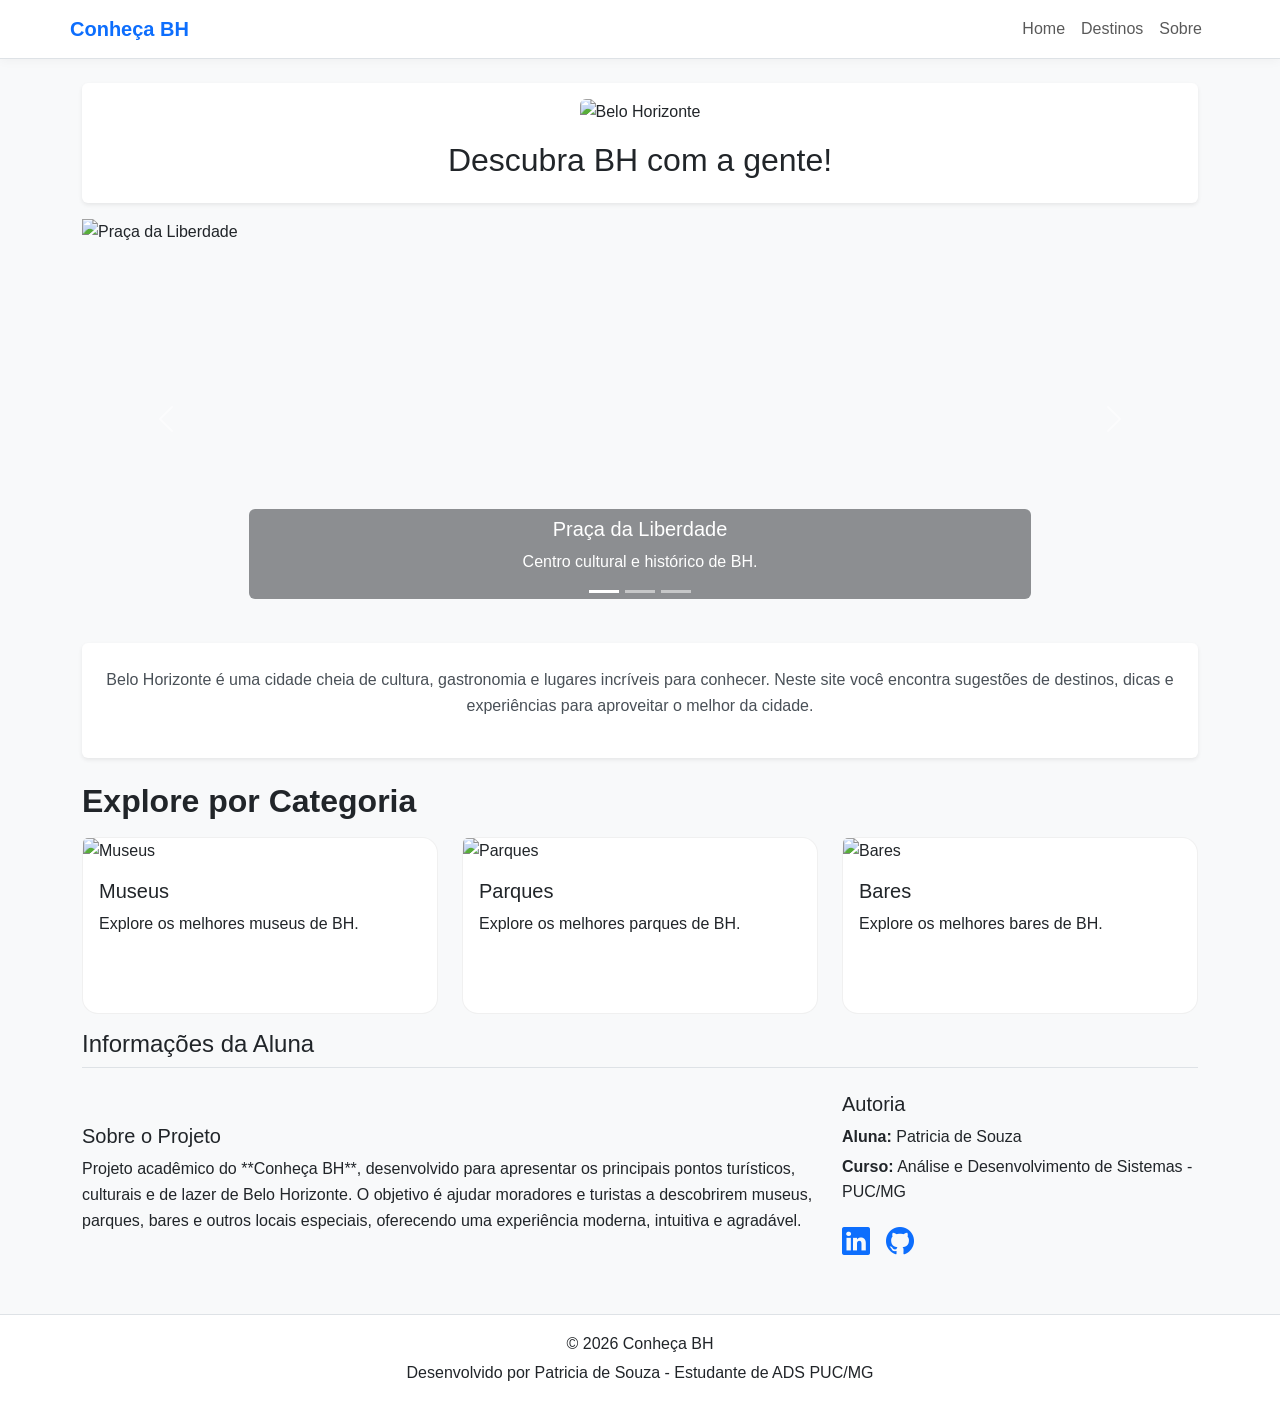
==== index.html @ eca713d0 "p" ====
<!DOCTYPE html>
<html lang="pt-br">
<head>
  <meta charset="UTF-8">
  <meta name="viewport" content="width=device-width, initial-scale=1.0">
  <title>Conheça BH - Turismo em Belo Horizonte</title>

  <!-- Bootstrap CSS para estilização -->
  <link href="https://cdn.jsdelivr.net/npm/bootstrap@5.3.2/dist/css/bootstrap.min.css" rel="stylesheet">
  <link href="https://cdn.jsdelivr.net/npm/bootstrap-icons@1.10.5/font/bootstrap-icons.css" rel="stylesheet">

  <!-- CSS exclusivo da página inicial -->
  <link rel="stylesheet" href="assets/css/index.css">
</head>

<body class="bg-light">
  <!-- Cabeçalho da página -->
  <header class="bg-white border-bottom">
    <nav class="container navbar navbar-expand-lg navbar-light">
      <a class="navbar-brand text-primary" href="index.html">Conheça BH</a>

      <button class="navbar-toggler" type="button" data-bs-toggle="collapse" data-bs-target="#menu" aria-controls="menu" aria-expanded="false" aria-label="Alternar navegação">
        <span class="navbar-toggler-icon"></span>
      </button>

      <div class="collapse navbar-collapse justify-content-end" id="menu">
        <ul class="navbar-nav">
          <li class="nav-item"><a class="nav-link" href="index.html">Home</a></li>
          <li class="nav-item"><a class="nav-link" href="#secaoCategorias">Destinos</a></li>
          <li class="nav-item"><a class="nav-link" href="#sobre">Sobre</a></li>
          
        </ul>
      </div>
    </nav>
  </header>

  <!-- Conteúdo principal -->
  <main class="container my-4">
    <!-- Seção de banner -->
    <section class="text-center bg-white p-3 rounded shadow-sm">
      <img src="assets/imagem/banner.png" class="img-fluid rounded mb-3" alt="Belo Horizonte">

      <h2>Descubra BH com a gente!</h2>
    </section>

    <!-- Destaques -->
    <section class="mt-3">
      <div id="carouselBH" class="carousel slide" data-bs-ride="carousel">
        <div class="carousel-indicators" id="carouselIndicators"></div>
        <div class="carousel-inner">
          <!-- O JavaScript preencherá aqui -->
        </div>
        <button class="carousel-control-prev" type="button" data-bs-target="#carouselBH" data-bs-slide="prev">
          <span class="carousel-control-prev-icon" aria-hidden="true"></span>
          <span class="visually-hidden">Anterior</span>
        </button>
        <button class="carousel-control-next" type="button" data-bs-target="#carouselBH" data-bs-slide="next">
          <span class="carousel-control-next-icon" aria-hidden="true"></span>
          <span class="visually-hidden">Próximo</span>
        </button>
      </div>
    </section>

    <!-- Introdução -->
    <section class="bg-white p-4 rounded shadow-sm mt-4 text-center">
      <p>
        Belo Horizonte é uma cidade cheia de cultura, gastronomia e lugares incríveis para conhecer.
        Neste site você encontra sugestões de destinos, dicas e experiências para aproveitar o melhor da cidade.
      </p>
    </section>

    <!-- Filtros por categoria -->
    <section id="secaoCategorias" class="mt-4">
      <h2 class="mb-3">Explore por Categoria</h2>
      <div class="row row-cols-1 row-cols-md-3 g-4" id="categorias">
        <!-- Cards de categoria gerados pelo JavaScript -->
      </div>
    </section>

  <section id="sobre" class="mb-5">

      <h2 class="h4 border-bottom pb-2 mb-4">
        Informações da Aluna
      </h2>

      <div class="row g-4 align-items-center">

        <!-- TEXTO -->
        <div class="col-12 col-lg-8">

          <h3 class="h5">
            Sobre o Projeto
          </h3>

          <p class="mb-0">

            Projeto acadêmico do **Conheça BH**,
desenvolvido para apresentar os principais pontos turísticos,
culturais e de lazer de Belo Horizonte. 
O objetivo é ajudar moradores e turistas a descobrirem
museus, parques, bares e outros locais especiais,
oferecendo uma experiência moderna, intuitiva e agradável.


          </p>

        </div>


        <!-- AUTORIA -->
        <div class="col-12 col-lg-4">

          <h3 class="h5">
            Autoria
          </h3>

          <p class="mb-1">
            <strong>Aluna:</strong> Patricia de Souza
          </p>

          <p class="mb-3">
            <strong>Curso:</strong> Análise e Desenvolvimento de Sistemas - PUC/MG
          </p>

          <!-- REDES -->
          <div class="d-flex gap-3 fs-3">

            <!-- LINKEDIN -->
            <a href="#"
               target="_blank"
               class="social-link">

              <i class="bi bi-linkedin"></i>

            </a>

            <!-- GITHUB -->
            <a href="https://github.com/PatriciaSouza1976"
               target="_blank"
               class="social-link">

              <i class="bi bi-github"></i>

            </a>

          </div>

        </div>

      </div>

    </section>

  </main>

  <!-- Rodapé -->
  <footer id="footerContato" class="bg-white border-top mt-5">
    <div class="container text-center py-3">
      <p class="mb-1">©️ 2026 Conheça BH</p>
      <p class="mb-0">
        Desenvolvido por Patricia de Souza - Estudante de ADS PUC/MG
      </p>
    </div>
  </footer>

  <!-- Bootstrap JS necessário para o carousel -->
  <script src="https://cdn.jsdelivr.net/npm/bootstrap@5.3.2/dist/js/bootstrap.bundle.min.js"></script>
  <!-- JavaScript personalizado -->
  <script src="assets/js/app.js"></script>
</body>
</html>
---- assets/css/index.css ----
/* CSS personalizado para a página inicial (index.html) */

html {
  scroll-behavior: smooth;
}

/* Header e tipografia */
body {
  font-family: 'Arial', sans-serif;
  line-height: 1.6;
  background-color: #f8f9fa;
}

header {
  box-shadow: 0 2px 10px rgba(0, 0, 0, 0.04);
}

.navbar-brand {
  font-weight: 700;
}

/* Carousel */
.carousel-item img {
  height: 400px;
  object-fit: cover;
}

.carousel-caption {
  background: rgba(0, 0, 0, 0.55);
  border-radius: 0.5rem;
}

/* Cards de destaque e categoria */
.card {
  transition: transform 0.3s ease, box-shadow 0.3s ease;
  border-radius: 1rem;
}

.card:hover {
  transform: translateY(-5px);
  box-shadow: 0 10px 25px rgba(0, 0, 0, 0.08);
}

.categoria-card {
  cursor: pointer;
  border: 1px solid rgba(0, 0, 0, 0.06);
}

.categoria-card:hover {
  transform: translateY(-5px);
  border-color: rgba(13, 110, 253, 0.4);
}

.categoria-card .card-body {
  min-height: 150px;
}

.destaque-card img {
  height: 260px;
  object-fit: cover;
}

.destaque-card {
  border: none;
}

/* Animação de fade-in nos cards */
@keyframes fadeIn {
  from { opacity: 0; transform: translateY(20px); }
  to { opacity: 1; transform: translateY(0); }
}

.card {
  animation: fadeIn 0.5s ease;
}

/* Loading animation */
.loading {
  opacity: 0.5;
  pointer-events: none;
}

.loading::after {
  content: "Carregando...";
  display: block;
  text-align: center;
  margin-top: 10px;
  color: #6c757d;
}

/* Estrelas de avaliação */
.stars {
  color: #ffc107;
}

/* Seção de categorias */
#secaoCategorias {
  padding-bottom: 1rem;
}

#secaoCategorias h2 {
  font-weight: 700;
}

/* Introdução */
section.bg-white p {
  color: #495057;
}

/* Responsividade adicional */
@media (max-width: 768px) {
  .navbar-nav {
    text-align: center;
  }

  .d-flex.justify-content-between {
    flex-direction: column;
    align-items: stretch !important;
  }

  .d-flex.justify-content-between > div {
    margin-top: 10px;
  }
}
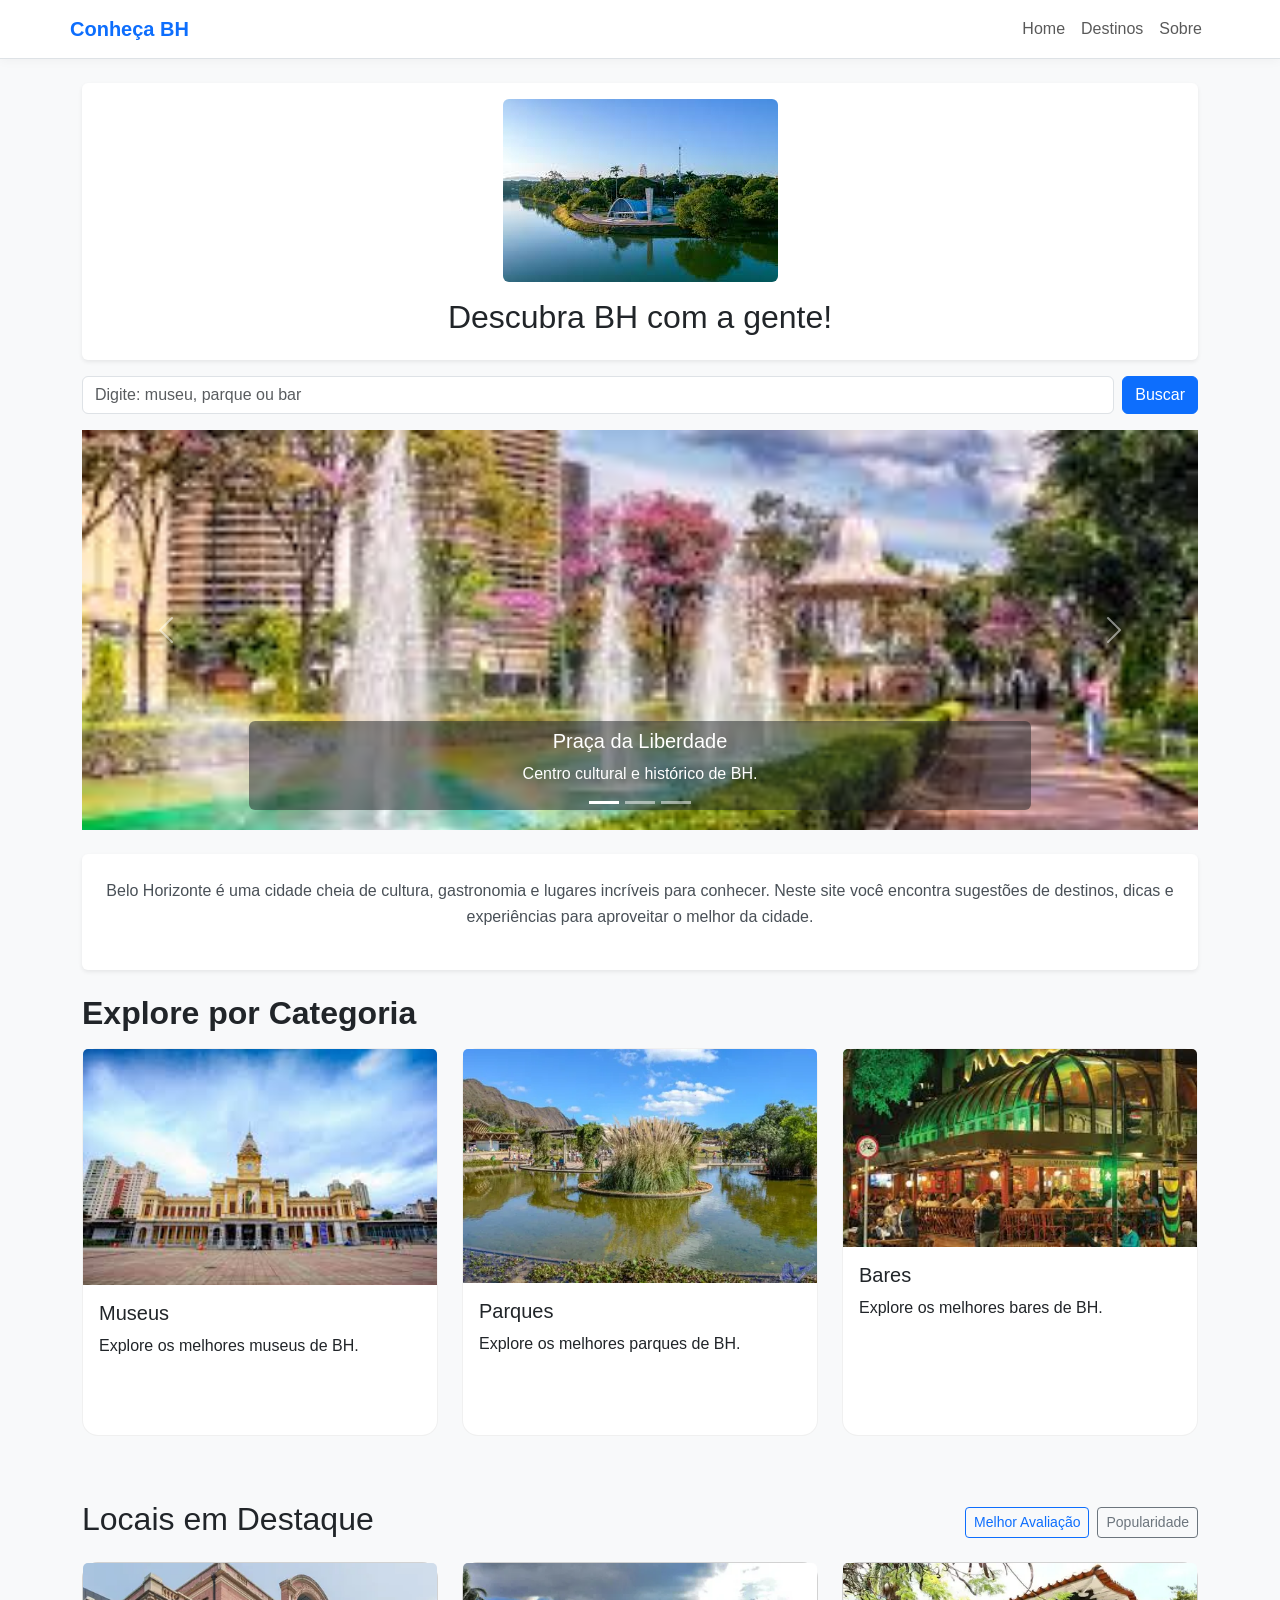
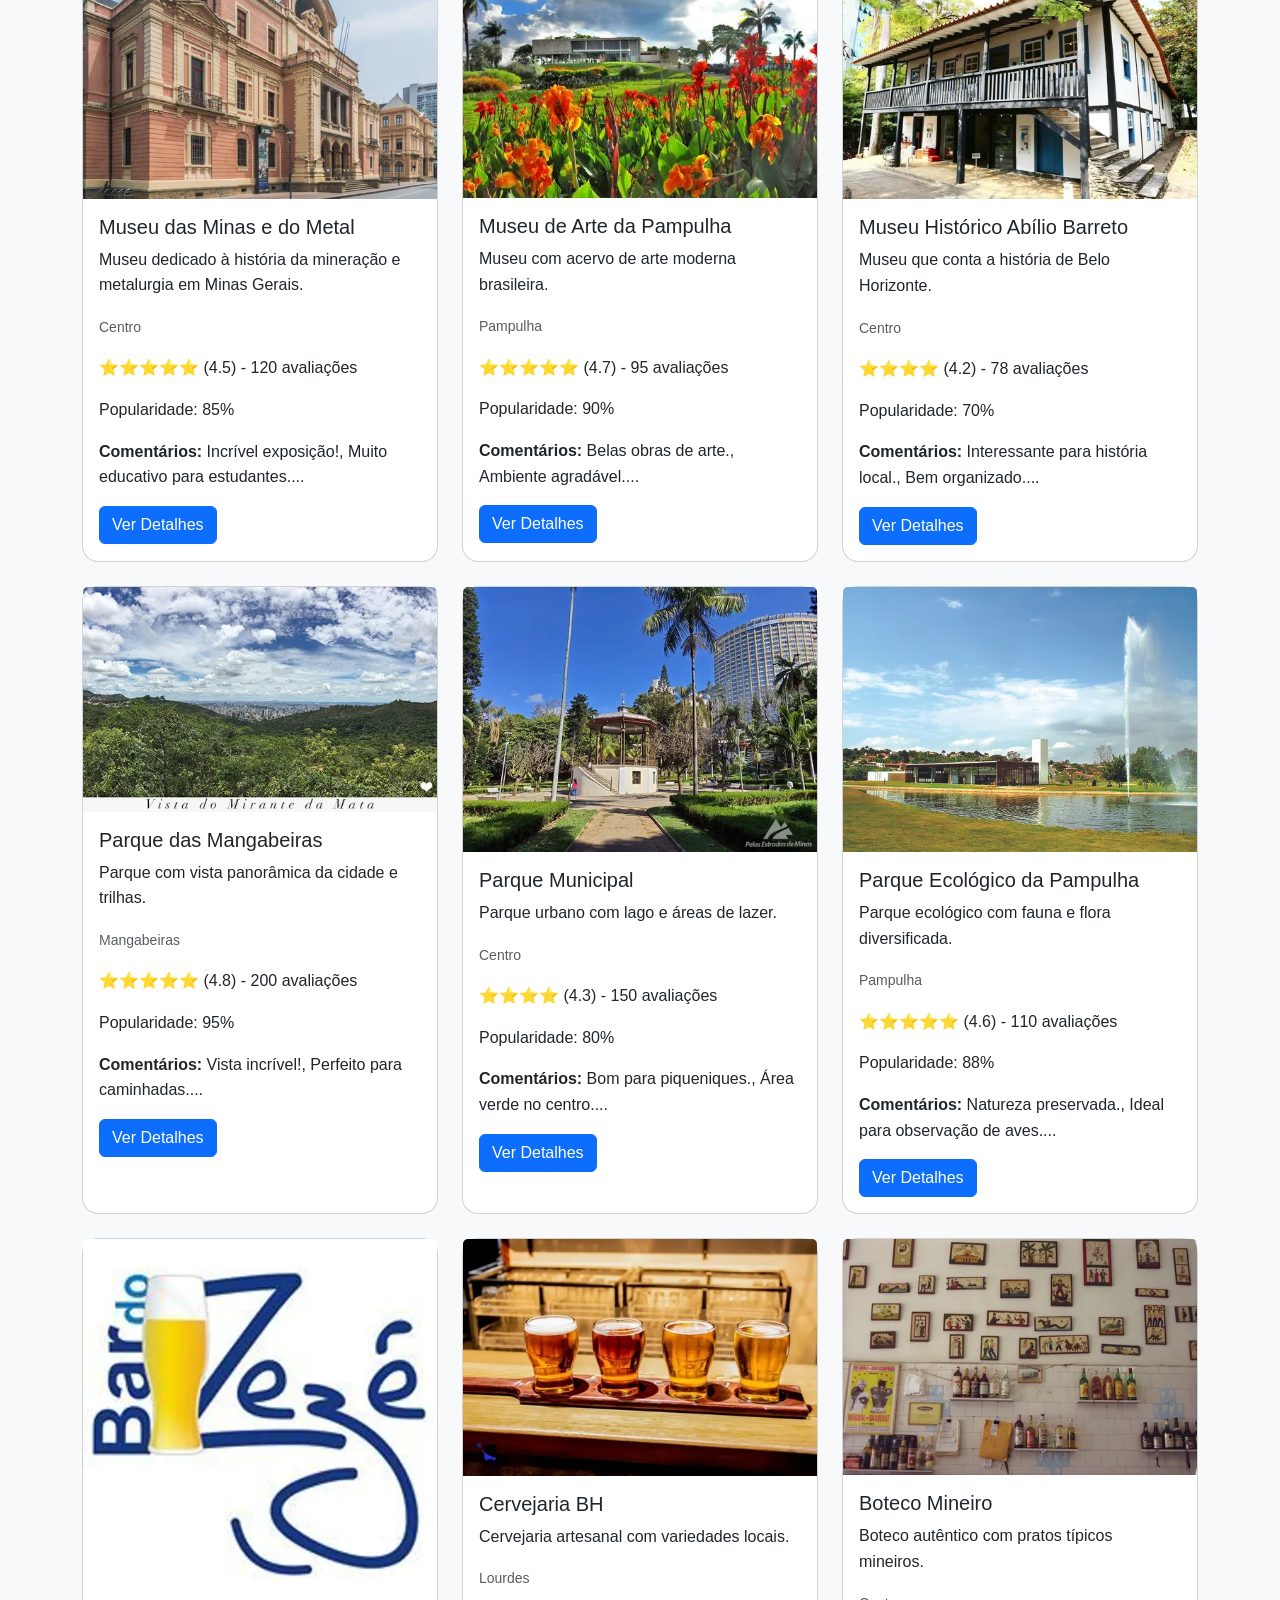
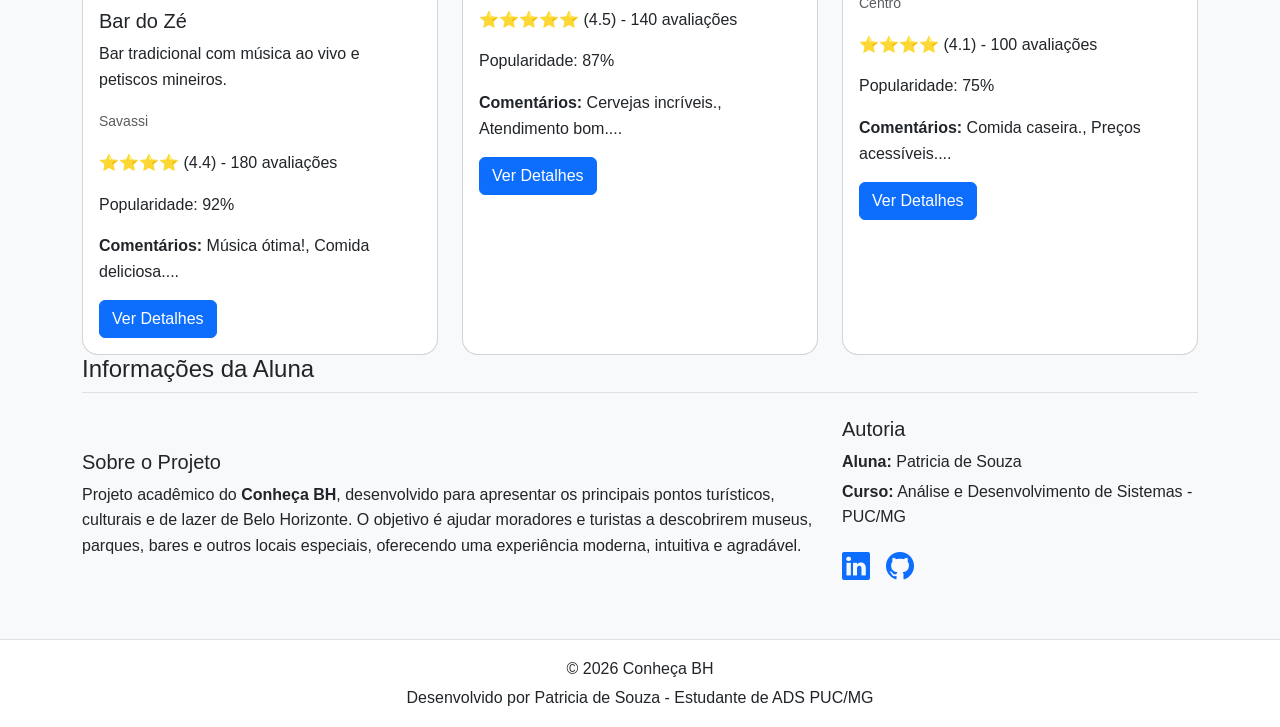
==== commit 71bddc9a: "atualização do projeto" ====
--- a/index.html
+++ b/index.html
@@ -42,6 +42,24 @@
 
       <h2>Descubra BH com a gente!</h2>
     </section>
+
+    <form class="d-flex flex-column flex-md-row justify-content-center mt-3">
+
+  <input
+    id="campoBusca"
+    class="form-control mb-2 mb-md-0 w-100 w-md-50"
+    type="text"
+    placeholder="Digite: museu, parque ou bar">
+
+  <button
+    id="btnBuscar"
+    class="btn btn-primary ms-md-2">
+
+    Buscar
+
+  </button>
+
+</form>
 
     <!-- Destaques -->
     <section class="mt-3">
@@ -77,6 +95,35 @@
       </div>
     </section>
 
+    <!-- Locais em destaque -->
+<section class="mt-5">
+
+  <div class="d-flex justify-content-between align-items-center mb-3">
+
+    <h2>Locais em Destaque</h2>
+
+    <div class="d-flex gap-2">
+
+      <button id="ordenarAvaliacao" class="btn btn-outline-primary btn-sm">
+        Melhor Avaliação
+      </button>
+
+      <button id="ordenarPopularidade" class="btn btn-outline-secondary btn-sm">
+        Popularidade
+      </button>
+
+    </div>
+
+  </div>
+
+  <div id="destinosContainer" class="row row-cols-1 row-cols-md-3 g-4">
+
+    <!-- Cards carregados pelo JavaScript -->
+
+  </div>
+
+</section>
+
   <section id="sobre" class="mb-5">
 
       <h2 class="h4 border-bottom pb-2 mb-4">
@@ -94,7 +141,7 @@
 
           <p class="mb-0">
 
-            Projeto acadêmico do **Conheça BH**,
+           Projeto acadêmico do <strong>Conheça BH</strong>,
 desenvolvido para apresentar os principais pontos turísticos,
 culturais e de lazer de Belo Horizonte. 
 O objetivo é ajudar moradores e turistas a descobrirem
@@ -124,22 +171,23 @@
 
           <!-- REDES -->
           <div class="d-flex gap-3 fs-3">
-
-            <!-- LINKEDIN -->
-            <a href="#"
-               target="_blank"
-               class="social-link">
-
-              <i class="bi bi-linkedin"></i>
-
-            </a>
+<!-- LINKEDIN -->
+<a href="https://www.linkedin.com/in/patricia-de-souza-36a33151"
+   target="_blank"
+   rel="noopener noreferrer"
+   class="social-link">
+
+  <i class="bi bi-linkedin"></i>
+
+</a>
 
             <!-- GITHUB -->
             <a href="https://github.com/PatriciaSouza1976"
                target="_blank"
+               rel="noopener noreferrer"
                class="social-link">
 
-              <i class="bi bi-github"></i>
+                             <i class="bi bi-github"></i>
 
             </a>
 
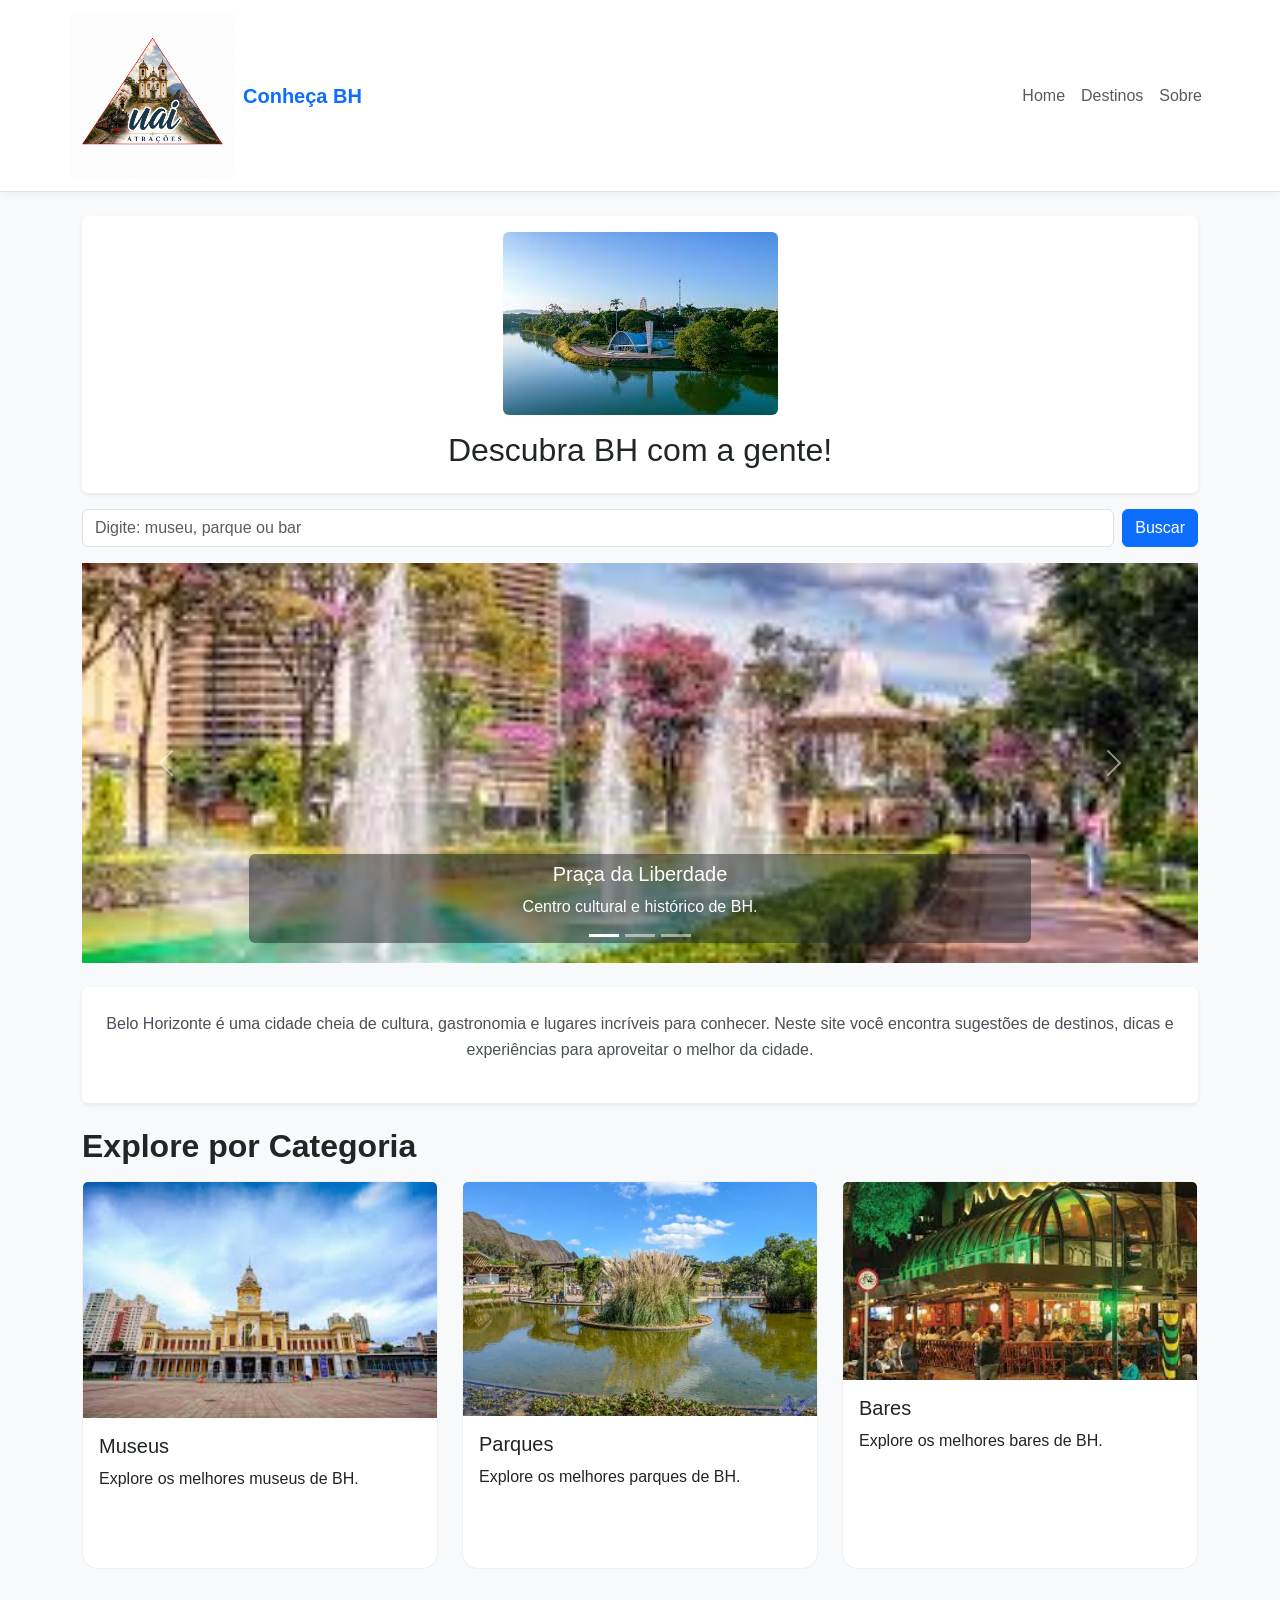
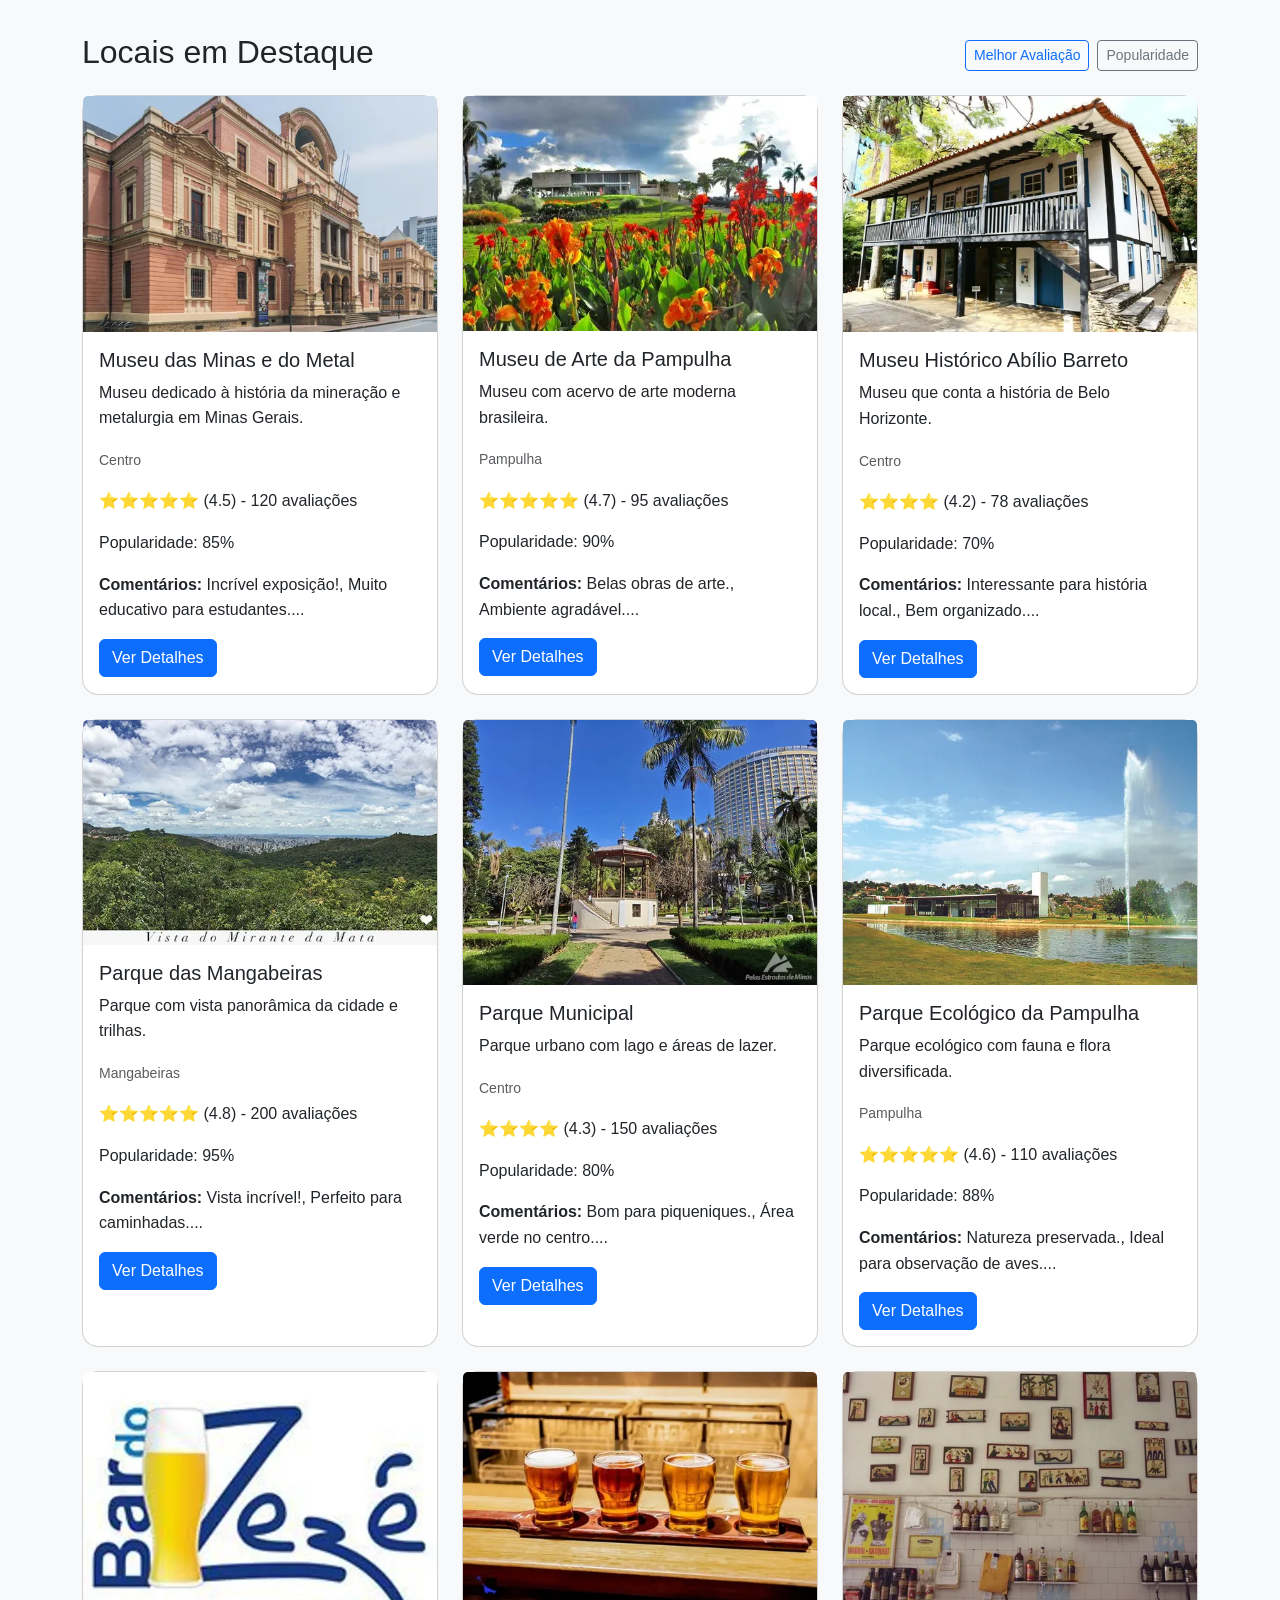
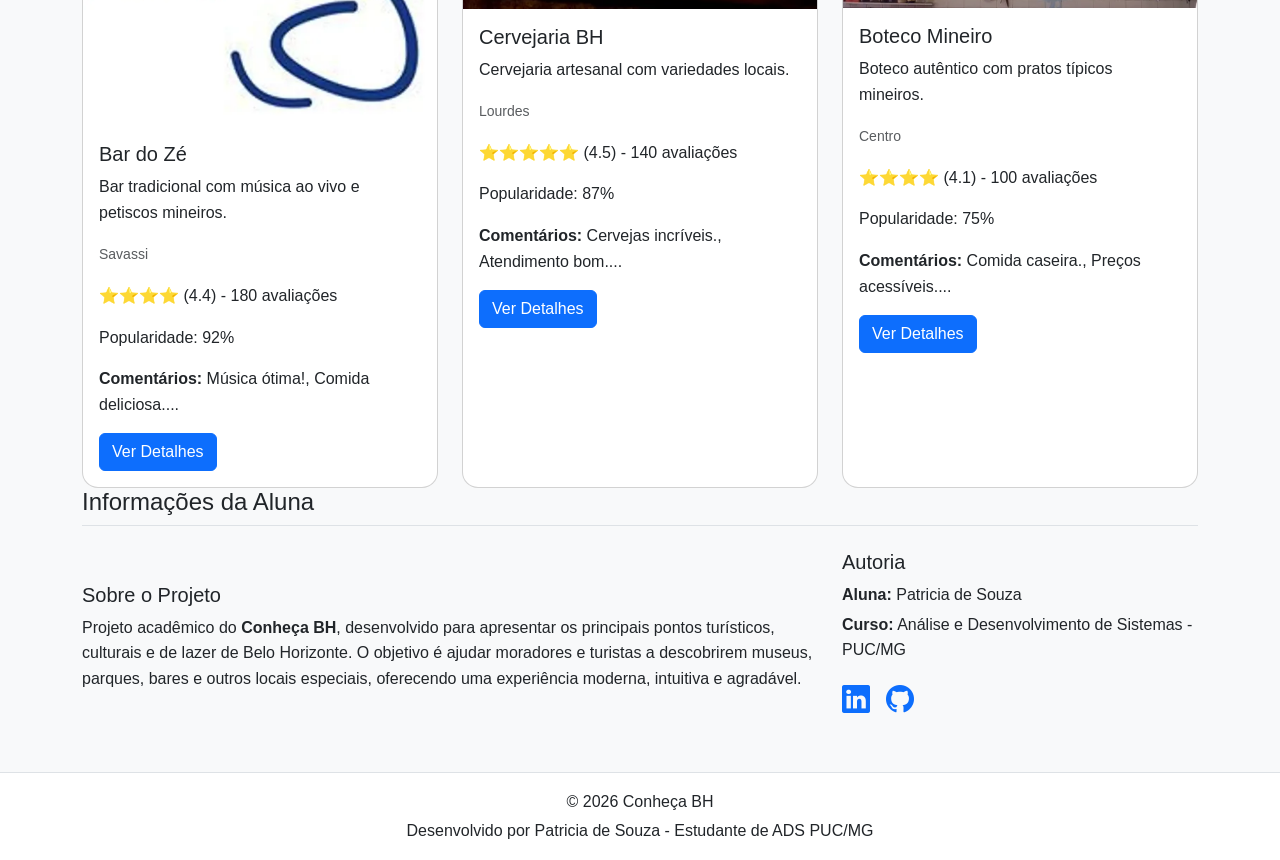
==== commit 293a9743: "3" ====
--- a/index.html
+++ b/index.html
@@ -17,7 +17,10 @@
   <!-- Cabeçalho da página -->
   <header class="bg-white border-bottom">
     <nav class="container navbar navbar-expand-lg navbar-light">
-      <a class="navbar-brand text-primary" href="index.html">Conheça BH</a>
+      <a class="navbar-brand d-flex align-items-center gap-2" href="index.html">
+  <img src="assets/imagem/logo.png" alt="Logo Conheça BH" style="width:165px; height:auto;">
+  <span class="text-primary fw-bold">Conheça BH</span>
+</a>
 
       <button class="navbar-toggler" type="button" data-bs-toggle="collapse" data-bs-target="#menu" aria-controls="menu" aria-expanded="false" aria-label="Alternar navegação">
         <span class="navbar-toggler-icon"></span>
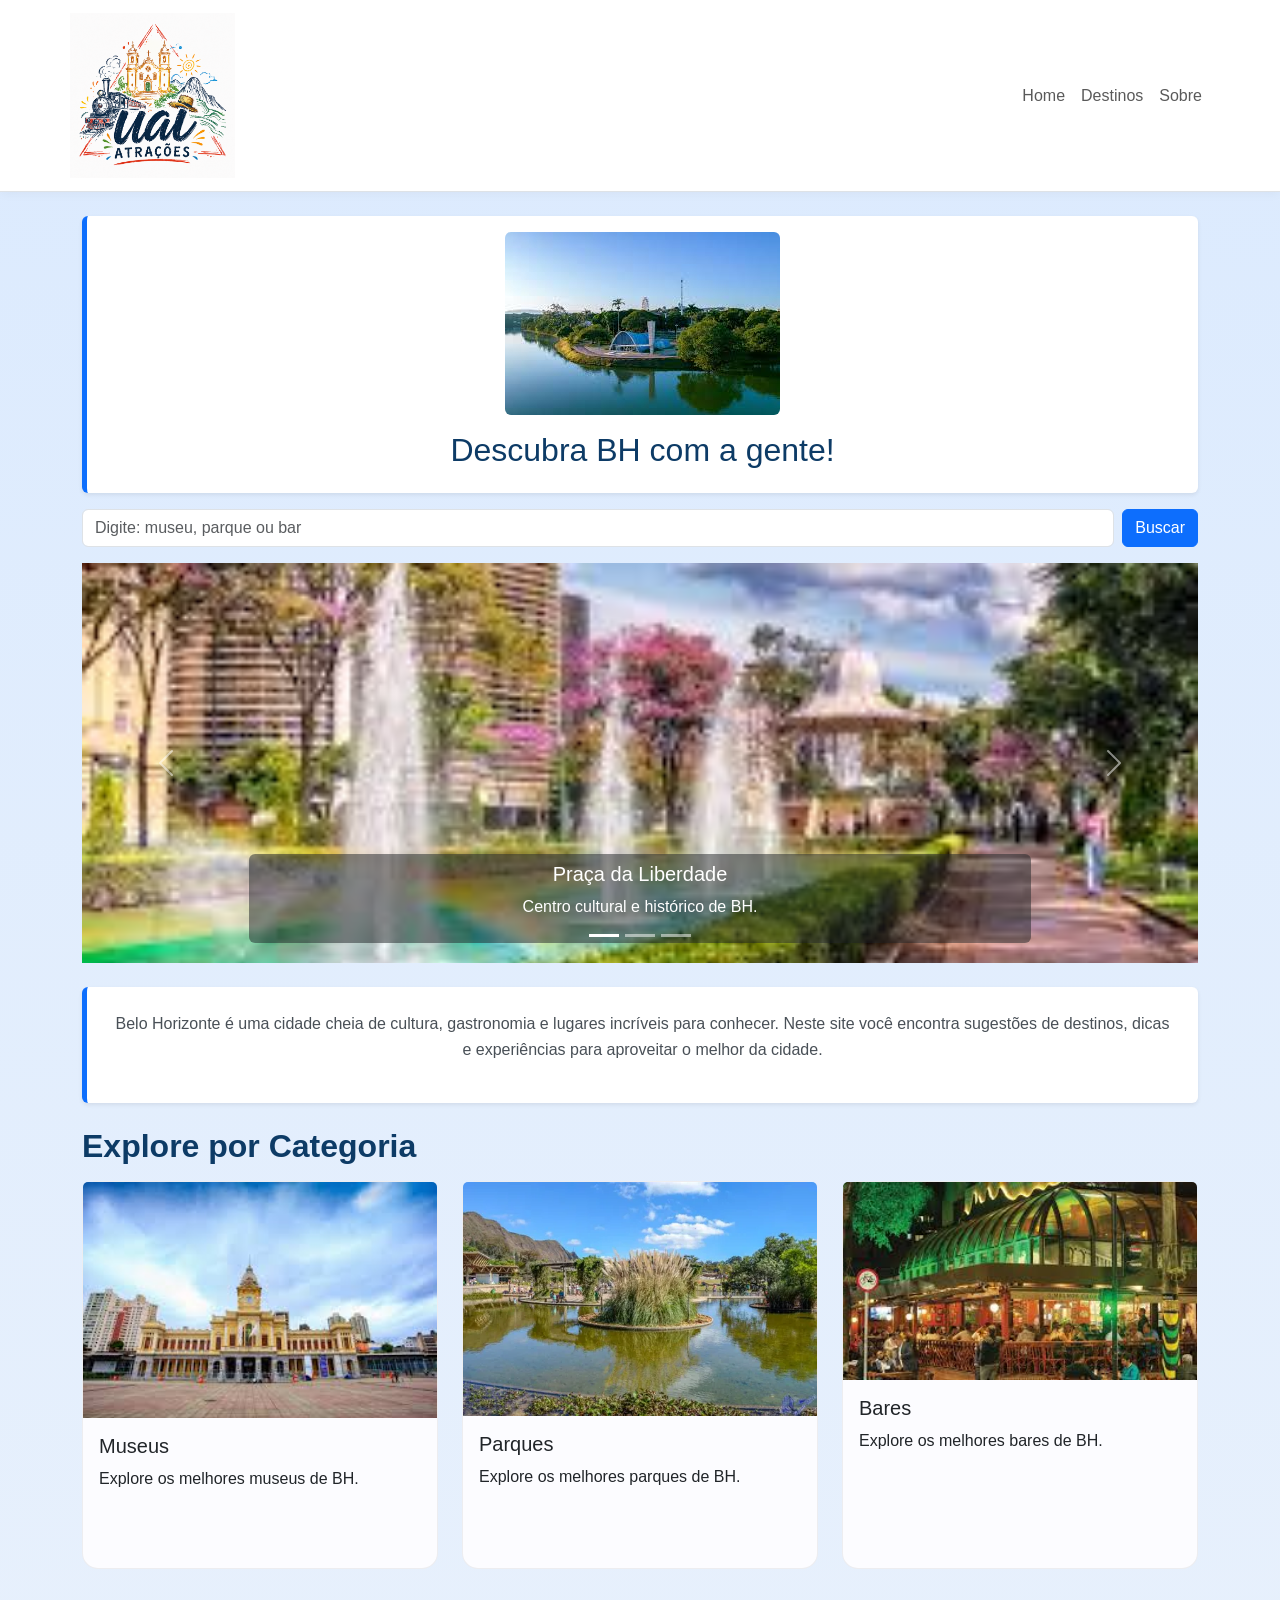
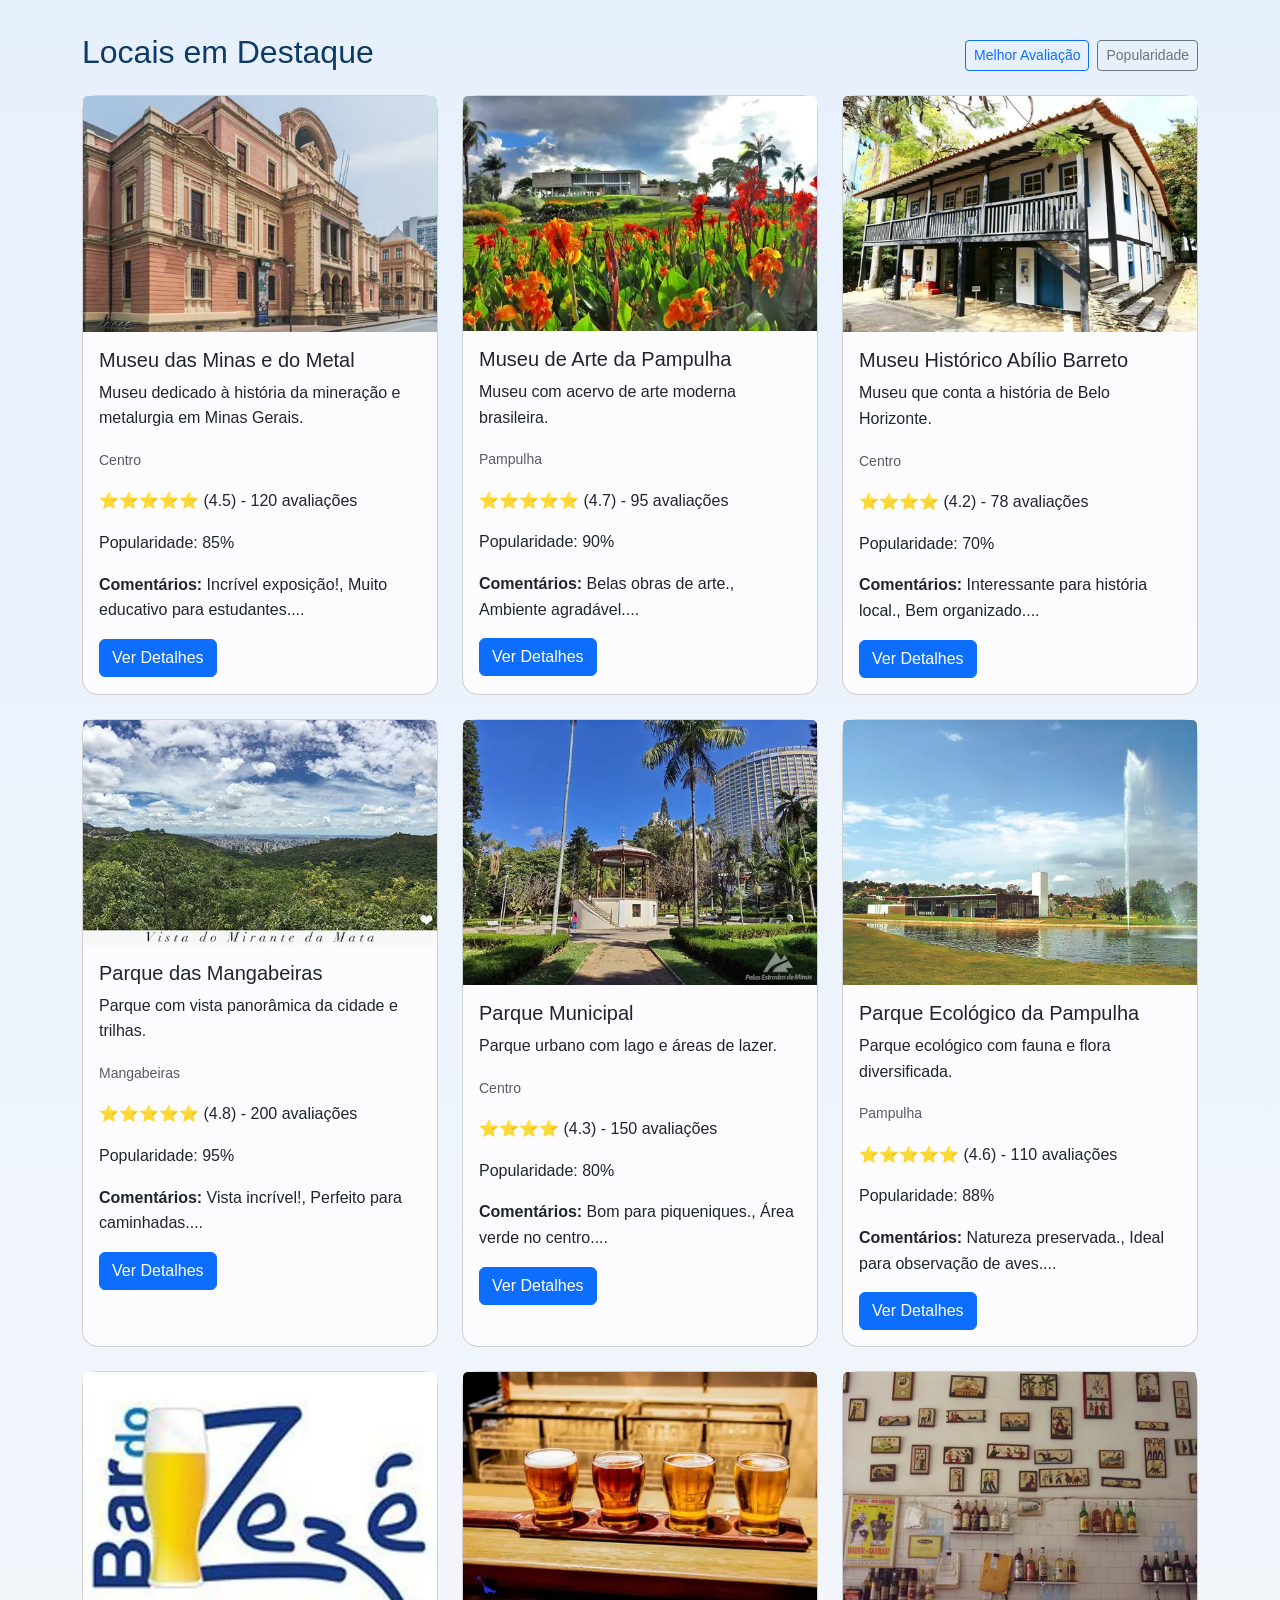
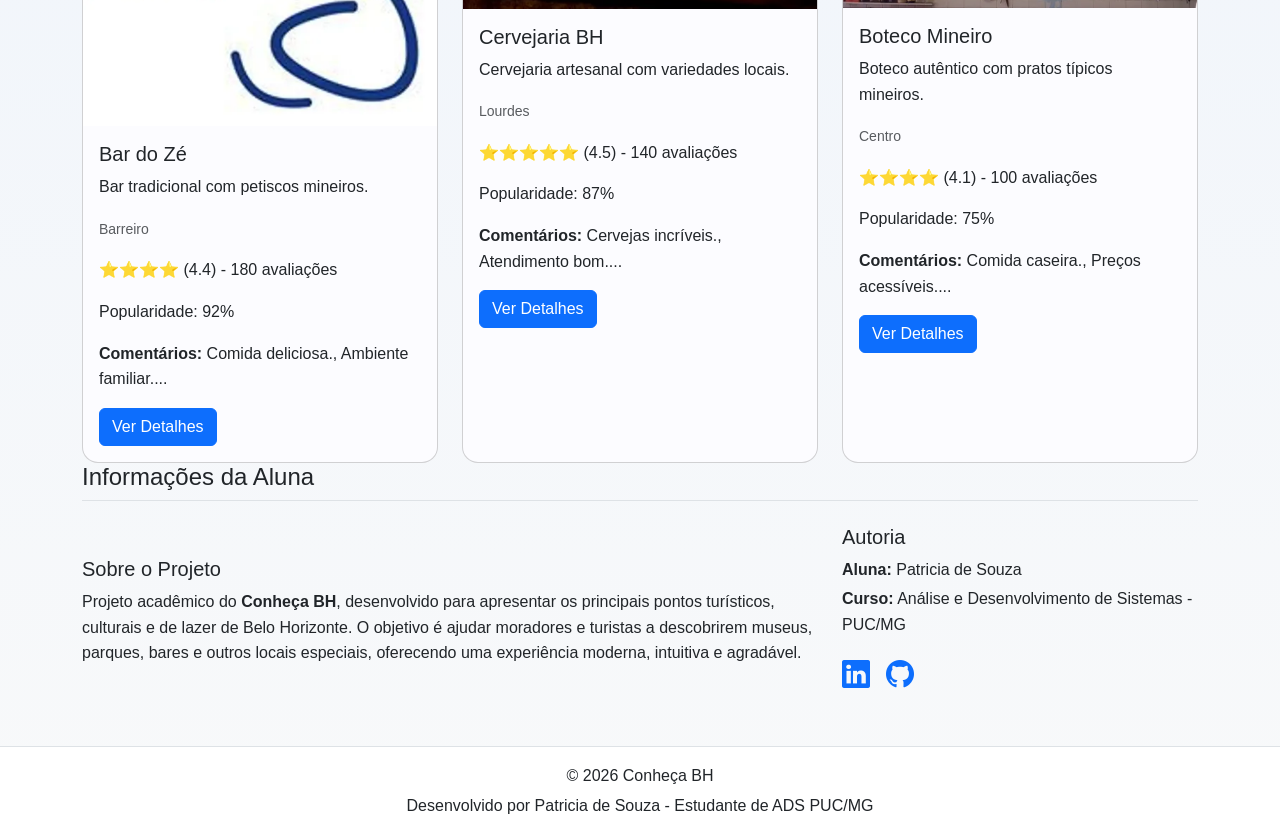
==== commit 09715795: "feat: atividade semana 11" ====
--- a/index.html
+++ b/index.html
@@ -18,8 +18,8 @@
   <header class="bg-white border-bottom">
     <nav class="container navbar navbar-expand-lg navbar-light">
       <a class="navbar-brand d-flex align-items-center gap-2" href="index.html">
-  <img src="assets/imagem/logo.png" alt="Logo Conheça BH" style="width:165px; height:auto;">
-  <span class="text-primary fw-bold">Conheça BH</span>
+ <img src="assets/imagem/logo.png" alt="Logo Conheça BH" class="img-fluid" style="max-width:165px; height:auto;">
+
 </a>
 
       <button class="navbar-toggler" type="button" data-bs-toggle="collapse" data-bs-target="#menu" aria-controls="menu" aria-expanded="false" aria-label="Alternar navegação">
--- a/assets/css/index.css
+++ b/assets/css/index.css
@@ -8,15 +8,17 @@
 body {
   font-family: 'Arial', sans-serif;
   line-height: 1.6;
-  background-color: #f8f9fa;
+  background: linear-gradient(to bottom, #dbeafe, #f8f9fa);
 }
 
 header {
   box-shadow: 0 2px 10px rgba(0, 0, 0, 0.04);
+  background-color: #0d6efd;
 }
 
 .navbar-brand {
   font-weight: 700;
+  color: white !important;
 }
 
 /* Carousel */
@@ -122,3 +124,18 @@
     margin-top: 10px;
   }
 }
+/* Títulos */
+h2 {
+  color: #0d3b66;
+}
+
+/* Seções */
+section.bg-white {
+  background-color: #ffffff;
+  border-left: 5px solid #0d6efd;
+}
+
+/* Cards */
+.card {
+  background-color: #fcfcff;
+}
